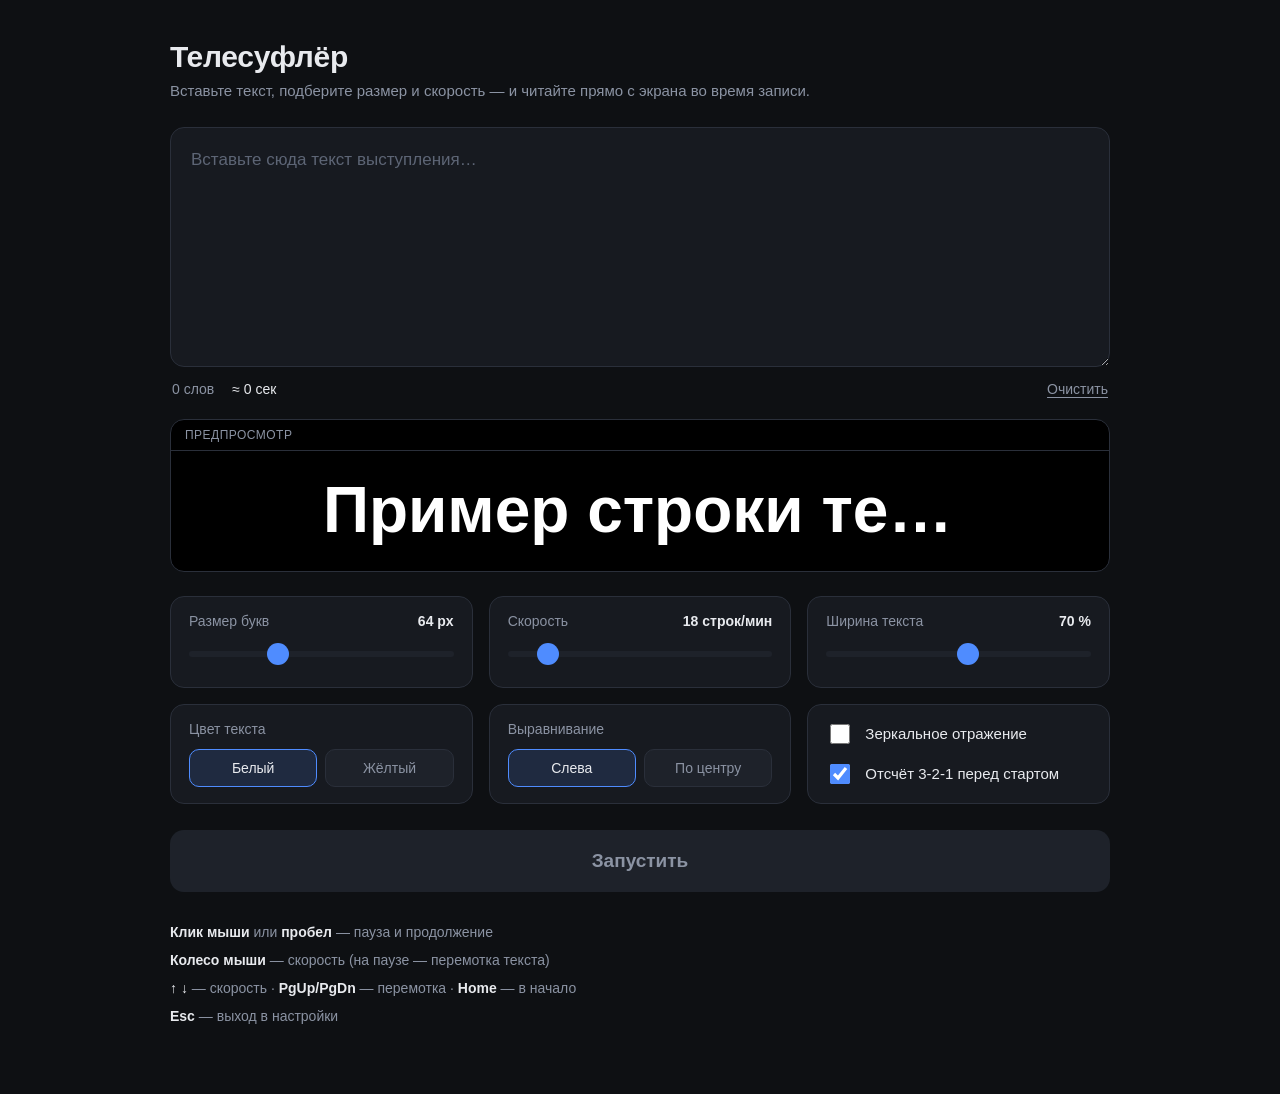
==== index.html @ c750c21e "Потолок скорости поднят с 60 до 120 строк/мин Шаг колеса сделан адаптивным: 1 строка/мин на медленны" ====
<!DOCTYPE html>
<html lang="ru">
<head>
<meta charset="utf-8">
<meta name="viewport" content="width=device-width, initial-scale=1, viewport-fit=cover">
<title>Телесуфлёр</title>
<meta name="description" content="Простой телесуфлёр в браузере: вставьте текст, выберите размер и скорость — и читайте с экрана во время записи видео.">
<meta name="theme-color" content="#0e1013">
<link rel="icon" href="data:image/svg+xml,%3Csvg xmlns='http://www.w3.org/2000/svg' viewBox='0 0 32 32'%3E%3Crect width='32' height='32' rx='7' fill='%230e1013'/%3E%3Cpath d='M7 10h18M7 16h13M7 22h16' stroke='%234f8cff' stroke-width='2.6' stroke-linecap='round'/%3E%3C/svg%3E">
<link rel="stylesheet" href="style.css">
</head>
<body class="theme-white">

<!-- ЭКРАН НАСТРОЙКИ -->
<main id="setup">
  <div class="wrap">
    <h1>Телесуфлёр</h1>
    <p class="sub">Вставьте текст, подберите размер и скорость — и читайте прямо с экрана во время записи.</p>

    <textarea id="text" placeholder="Вставьте сюда текст выступления…" spellcheck="false"></textarea>

    <div class="statsline">
      <span id="stat-words">0 слов</span>
      <span id="stat-time">≈ 0 сек</span>
      <button id="clear" class="link" type="button">Очистить</button>
    </div>

    <div class="preview-box">
      <div class="preview-label">Предпросмотр</div>
      <div id="preview-strip"><div id="preview-text">Пример строки текста</div></div>
    </div>

    <div class="controls">
      <label class="ctl">
        <span class="ctl-head">Размер букв <b id="val-size">64 px</b></span>
        <input type="range" id="size" min="28" max="140" step="2" value="64">
      </label>

      <label class="ctl">
        <span class="ctl-head">Скорость <b id="val-speed">18 строк/мин</b></span>
        <input type="range" id="speed" min="4" max="120" step="1" value="18">
      </label>

      <label class="ctl">
        <span class="ctl-head">Ширина текста <b id="val-width">70 %</b></span>
        <input type="range" id="width" min="35" max="100" step="1" value="70">
      </label>

      <div class="ctl">
        <span class="ctl-head">Цвет текста</span>
        <div class="segmented" id="theme">
          <button type="button" data-theme="white" class="on">Белый</button>
          <button type="button" data-theme="yellow">Жёлтый</button>
        </div>
      </div>

      <div class="ctl">
        <span class="ctl-head">Выравнивание</span>
        <div class="segmented" id="align">
          <button type="button" data-align="left" class="on">Слева</button>
          <button type="button" data-align="center">По центру</button>
        </div>
      </div>

      <div class="ctl switches">
        <label class="switch"><input type="checkbox" id="mirror"><span>Зеркальное отражение</span></label>
        <label class="switch"><input type="checkbox" id="countdown-on" checked><span>Отсчёт 3-2-1 перед стартом</span></label>
      </div>
    </div>

    <button id="start" class="primary" type="button">Запустить</button>
    <button id="resume" class="secondary" type="button" hidden>Продолжить с места остановки</button>

    <ul class="legend">
      <li><b>Клик мыши</b> или <b>пробел</b> — пауза и продолжение</li>
      <li><b>Колесо мыши</b> — скорость (на паузе — перемотка текста)</li>
      <li><b>↑ ↓</b> — скорость · <b>PgUp/PgDn</b> — перемотка · <b>Home</b> — в начало</li>
      <li><b>Esc</b> — выход в настройки</li>
    </ul>
  </div>
</main>

<!-- ЭКРАН СУФЛЁРА -->
<section id="prompter" hidden>
  <div id="viewer"><div id="track"></div></div>
  <div id="marker" aria-hidden="true"><i class="arrow left"></i><i class="line"></i><i class="arrow right"></i></div>
  <div id="progress" aria-hidden="true"><i></i></div>
  <div id="paused-badge" hidden>пауза</div>
  <div id="hud" hidden></div>
  <div id="keyhelp">клик — пауза · колесо — скорость · Esc — выход</div>
  <div id="countdown" hidden><span></span></div>
</section>

<script src="app.js"></script>
</body>
</html>
---- style.css ----
/* Телесуфлёр — оформление */

:root {
  --bg: #0e1013;
  --panel: #171a20;
  --panel-2: #1e222a;
  --line: #2a2f3a;
  --ink: #e8eaee;
  --muted: #8b93a3;
  --accent: #4f8cff;
  --accent-ink: #ffffff;
  --radius: 14px;
}

* { box-sizing: border-box; }

/* собственный display у элемента (например flex у #countdown) сильнее
   браузерного [hidden] — без этого скрытые слои остаются на экране */
[hidden] { display: none !important; }

html, body {
  margin: 0;
  height: 100%;
  background: var(--bg);
  color: var(--ink);
  font-family: -apple-system, BlinkMacSystemFont, "Segoe UI", Roboto, "Helvetica Neue", Arial, sans-serif;
  -webkit-font-smoothing: antialiased;
}

body.running { overflow: hidden; background: #000; }

/* ---------- Экран настройки ---------- */

#setup { min-height: 100%; padding: 40px 20px 64px; }

.wrap { max-width: 940px; margin: 0 auto; }

h1 {
  margin: 0 0 6px;
  font-size: 30px;
  font-weight: 650;
  letter-spacing: -0.01em;
}

.sub { margin: 0 0 24px; color: var(--muted); font-size: 15px; line-height: 1.5; }

#text {
  width: 100%;
  min-height: 240px;
  padding: 18px 20px;
  border: 1px solid var(--line);
  border-radius: var(--radius);
  background: var(--panel);
  color: var(--ink);
  font-family: inherit;
  font-size: 17px;
  font-weight: 400;
  line-height: 1.6;
  resize: vertical;
  outline: none;
}
#text:focus { border-color: var(--accent); }
#text::placeholder { color: #5d6575; }

.statsline {
  display: flex;
  align-items: center;
  gap: 18px;
  margin: 10px 2px 22px;
  color: var(--muted);
  font-size: 14px;
}
.statsline #stat-time { color: var(--ink); }

.link {
  margin-left: auto;
  padding: 0;
  border: 0;
  background: none;
  color: var(--muted);
  font: inherit;
  cursor: pointer;
  text-decoration: underline;
  text-underline-offset: 3px;
}
.link:hover { color: var(--ink); }

/* Предпросмотр — настоящий масштаб букв */
.preview-box {
  margin-bottom: 24px;
  border: 1px solid var(--line);
  border-radius: var(--radius);
  background: #000;
  overflow: hidden;
}
.preview-label {
  padding: 8px 14px;
  border-bottom: 1px solid var(--line);
  color: var(--muted);
  font-size: 12px;
  letter-spacing: 0.04em;
  text-transform: uppercase;
}
#preview-strip {
  height: 120px;
  display: flex;
  align-items: center;
  overflow: hidden;
  padding: 0 16px;
}
#preview-text {
  width: 70%;
  margin: 0 auto;
  color: #fff;
  font-weight: 600;
  font-size: 64px;
  line-height: 1.4;
  white-space: nowrap;
  overflow: hidden;
  text-overflow: ellipsis;
}
body.theme-yellow #preview-text { color: #ffd24a; }

/* Настройки */
.controls {
  display: grid;
  grid-template-columns: repeat(auto-fit, minmax(280px, 1fr));
  gap: 16px;
  margin-bottom: 26px;
}

.ctl {
  display: block;
  padding: 16px 18px;
  border: 1px solid var(--line);
  border-radius: var(--radius);
  background: var(--panel);
}

.ctl-head {
  display: flex;
  justify-content: space-between;
  align-items: baseline;
  gap: 10px;
  margin-bottom: 12px;
  color: var(--muted);
  font-size: 14px;
}
.ctl-head b { color: var(--ink); font-weight: 600; font-variant-numeric: tabular-nums; }

input[type="range"] {
  width: 100%;
  height: 26px;
  margin: 0;
  background: none;
  appearance: none;
  -webkit-appearance: none;
  cursor: pointer;
}
input[type="range"]::-webkit-slider-runnable-track {
  height: 6px;
  border-radius: 3px;
  background: var(--panel-2);
}
input[type="range"]::-webkit-slider-thumb {
  -webkit-appearance: none;
  width: 22px;
  height: 22px;
  margin-top: -8px;
  border: 0;
  border-radius: 50%;
  background: var(--accent);
}
input[type="range"]::-moz-range-track { height: 6px; border-radius: 3px; background: var(--panel-2); }
input[type="range"]::-moz-range-thumb { width: 22px; height: 22px; border: 0; border-radius: 50%; background: var(--accent); }

.segmented { display: flex; gap: 8px; }
.segmented button {
  flex: 1;
  padding: 10px 12px;
  border: 1px solid var(--line);
  border-radius: 10px;
  background: var(--panel-2);
  color: var(--muted);
  font-family: inherit;
  font-size: 14px;
  font-weight: 500;
  cursor: pointer;
}
.segmented button.on { border-color: var(--accent); background: rgba(79, 140, 255, 0.14); color: var(--ink); }

.switches { display: flex; flex-direction: column; justify-content: center; gap: 14px; }
.switch { display: flex; align-items: center; gap: 12px; cursor: pointer; font-size: 15px; }
.switch input { width: 20px; height: 20px; accent-color: var(--accent); cursor: pointer; }

.primary {
  display: block;
  width: 100%;
  padding: 20px;
  border: 0;
  border-radius: var(--radius);
  background: var(--accent);
  color: var(--accent-ink);
  font-family: inherit;
  font-size: 19px;
  font-weight: 600;
  cursor: pointer;
}
.primary:hover { filter: brightness(1.08); }
.primary:disabled { background: var(--panel-2); color: var(--muted); cursor: default; filter: none; }

.secondary {
  display: block;
  width: 100%;
  margin-top: 10px;
  padding: 14px;
  border: 1px solid var(--line);
  border-radius: var(--radius);
  background: var(--panel);
  color: var(--ink);
  font-family: inherit;
  font-size: 15px;
  font-weight: 500;
  cursor: pointer;
}
.secondary:hover { border-color: var(--accent); }

.legend {
  margin: 26px 0 0;
  padding: 0;
  list-style: none;
  color: var(--muted);
  font-size: 14px;
  line-height: 2;
}
.legend b { color: var(--ink); font-weight: 600; }

/* ---------- Экран суфлёра ---------- */

#prompter {
  position: fixed;
  inset: 0;
  background: #000;
  cursor: pointer;
  user-select: none;
  overflow: hidden;
}

#viewer { position: absolute; inset: 0; overflow: hidden; }
body.mirror #viewer { transform: scaleX(-1); }

#track {
  position: absolute;
  top: 0;
  left: 0;
  right: 0;
  padding: 38vh 6vw 62vh;
  color: #fff;
  font-weight: 600;
  font-size: 64px;
  line-height: 1.4;
  text-align: left;
  white-space: pre-wrap;
  word-wrap: break-word;
  will-change: transform;
}
body.theme-yellow #track { color: #ffd24a; }
body.align-center #track { text-align: center; }

#track > p { margin: 0 0 0.7em; }

/* Маркер строки */
#marker {
  position: absolute;
  top: 38vh;
  left: 0;
  right: 0;
  display: flex;
  align-items: center;
  gap: 10px;
  padding: 0 10px;
  pointer-events: none;
  opacity: 0.5;
}
#marker .line { flex: 1; height: 2px; background: rgba(255, 255, 255, 0.18); }
#marker .arrow {
  width: 0;
  height: 0;
  border-top: 12px solid transparent;
  border-bottom: 12px solid transparent;
}
#marker .arrow.left { border-left: 18px solid rgba(255, 255, 255, 0.55); }
#marker .arrow.right { border-right: 18px solid rgba(255, 255, 255, 0.55); }

#progress {
  position: absolute;
  left: 0;
  right: 0;
  bottom: 0;
  height: 4px;
  background: rgba(255, 255, 255, 0.08);
  pointer-events: none;
}
#progress i { display: block; width: 0; height: 100%; background: rgba(255, 255, 255, 0.5); }

#paused-badge {
  position: absolute;
  top: 22px;
  right: 26px;
  padding: 8px 16px;
  border-radius: 999px;
  background: rgba(255, 255, 255, 0.1);
  color: rgba(255, 255, 255, 0.75);
  font-size: 15px;
  letter-spacing: 0.06em;
  text-transform: uppercase;
  pointer-events: none;
}

#hud {
  position: absolute;
  top: 22px;
  left: 50%;
  transform: translateX(-50%);
  padding: 10px 20px;
  border-radius: 999px;
  background: rgba(255, 255, 255, 0.12);
  color: #fff;
  font-size: 17px;
  font-variant-numeric: tabular-nums;
  pointer-events: none;
  transition: opacity 0.25s;
}
#hud.fade { opacity: 0; }

#keyhelp {
  position: absolute;
  left: 50%;
  bottom: 26px;
  transform: translateX(-50%);
  color: rgba(255, 255, 255, 0.4);
  font-size: 15px;
  white-space: nowrap;
  pointer-events: none;
  transition: opacity 0.6s;
}
#keyhelp.fade { opacity: 0; }

#countdown {
  position: absolute;
  inset: 0;
  display: flex;
  align-items: center;
  justify-content: center;
  background: rgba(0, 0, 0, 0.65);
  pointer-events: none;
}
#countdown span {
  color: #fff;
  font-size: 22vh;
  font-weight: 700;
  font-variant-numeric: tabular-nums;
  animation: pop 0.9s ease-out;
}
@keyframes pop {
  from { transform: scale(1.25); opacity: 0.15; }
  to { transform: scale(1); opacity: 1; }
}

@media (max-width: 640px) {
  #setup { padding: 24px 14px 48px; }
  h1 { font-size: 25px; }
  #preview-strip { height: 96px; }
}
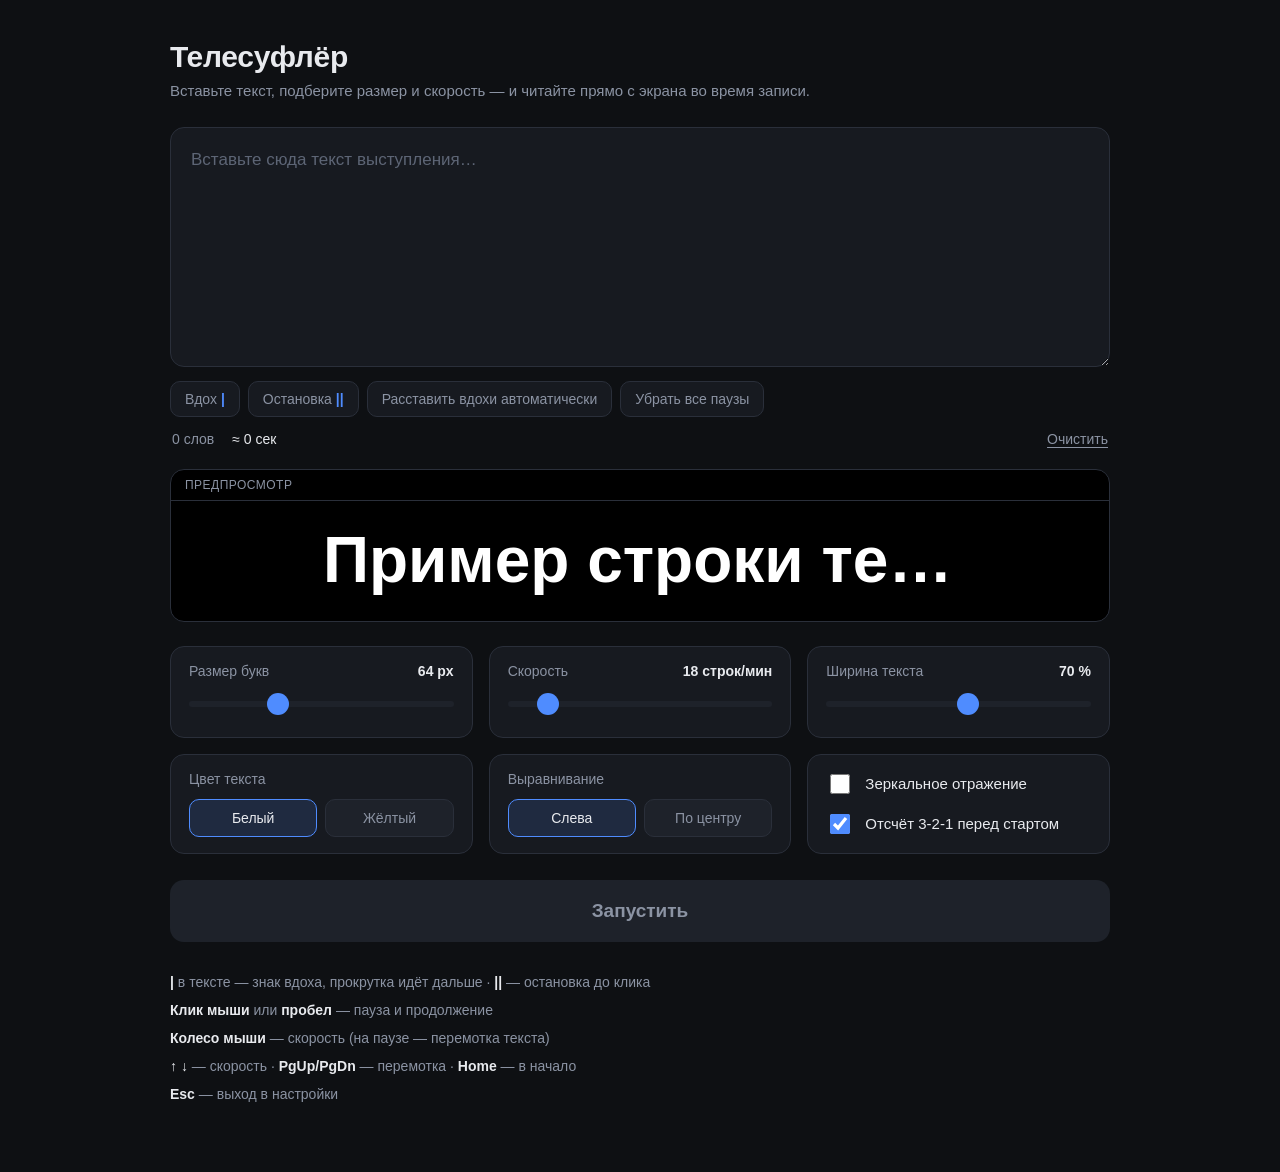
==== commit 65457963: "Паузы в тексте: знак вдоха и остановка до клика Живая речь неравномерна, а прокрутка равномерна, поэ" ====
--- a/index.html
+++ b/index.html
@@ -19,9 +19,17 @@
 
     <textarea id="text" placeholder="Вставьте сюда текст выступления…" spellcheck="false"></textarea>
 
+    <div class="toolbar" id="marks">
+      <button type="button" data-mark="|" title="Знак вдоха: прокрутка не останавливается">Вдох&nbsp;<b>|</b></button>
+      <button type="button" data-mark="||" title="Остановка: суфлёр встанет и подождёт клика">Остановка&nbsp;<b>||</b></button>
+      <button type="button" id="auto-pauses">Расставить вдохи автоматически</button>
+      <button type="button" id="strip-pauses">Убрать все паузы</button>
+    </div>
+
     <div class="statsline">
       <span id="stat-words">0 слов</span>
       <span id="stat-time">≈ 0 сек</span>
+      <span id="stat-pauses" hidden></span>
       <button id="clear" class="link" type="button">Очистить</button>
     </div>
 
@@ -72,6 +80,7 @@
     <button id="resume" class="secondary" type="button" hidden>Продолжить с места остановки</button>
 
     <ul class="legend">
+      <li><b>|</b> в тексте — знак вдоха, прокрутка идёт дальше · <b>||</b> — остановка до клика</li>
       <li><b>Клик мыши</b> или <b>пробел</b> — пауза и продолжение</li>
       <li><b>Колесо мыши</b> — скорость (на паузе — перемотка текста)</li>
       <li><b>↑ ↓</b> — скорость · <b>PgUp/PgDn</b> — перемотка · <b>Home</b> — в начало</li>
--- a/style.css
+++ b/style.css
@@ -62,14 +62,36 @@
 #text:focus { border-color: var(--accent); }
 #text::placeholder { color: #5d6575; }
 
+/* Инструменты разметки пауз */
+.toolbar {
+  display: flex;
+  flex-wrap: wrap;
+  gap: 8px;
+  margin: 10px 0 0;
+}
+.toolbar button {
+  padding: 9px 14px;
+  border: 1px solid var(--line);
+  border-radius: 10px;
+  background: var(--panel);
+  color: var(--muted);
+  font-family: inherit;
+  font-size: 14px;
+  font-weight: 500;
+  cursor: pointer;
+}
+.toolbar button:hover { border-color: var(--accent); color: var(--ink); }
+.toolbar button b { color: var(--accent); font-weight: 700; }
+
 .statsline {
   display: flex;
   align-items: center;
   gap: 18px;
-  margin: 10px 2px 22px;
+  margin: 14px 2px 22px;
   color: var(--muted);
   font-size: 14px;
 }
+.statsline #stat-pauses { color: var(--accent); }
 .statsline #stat-time { color: var(--ink); }
 
 .link {
@@ -269,6 +291,41 @@
 
 #track > p { margin: 0 0 0.7em; }
 
+/* Знак вдоха: заметен боковым зрением, но не разрывает строку */
+#track .breath {
+  margin: 0 0.14em;
+  color: var(--accent);
+  opacity: 0.75;
+  font-weight: 400;
+}
+body.theme-yellow #track .breath { color: #7fb0ff; }
+
+/* Остановка: полоса поперёк колонки со знаком паузы посередине */
+#track .stop {
+  display: flex;
+  align-items: center;
+  gap: 0.5em;
+  margin: 0.45em 0 0.75em;
+  color: var(--accent);
+  opacity: 0.75;
+}
+#track .stop::before,
+#track .stop::after {
+  content: '';
+  flex: 1;
+  height: 3px;
+  border-radius: 2px;
+  background: currentColor;
+  opacity: 0.45;
+}
+#track .stop i {
+  flex: none;
+  width: 0.34em;
+  height: 0.62em;
+  border-left: 0.15em solid currentColor;
+  border-right: 0.15em solid currentColor;
+}
+
 /* Маркер строки */
 #marker {
   position: absolute;
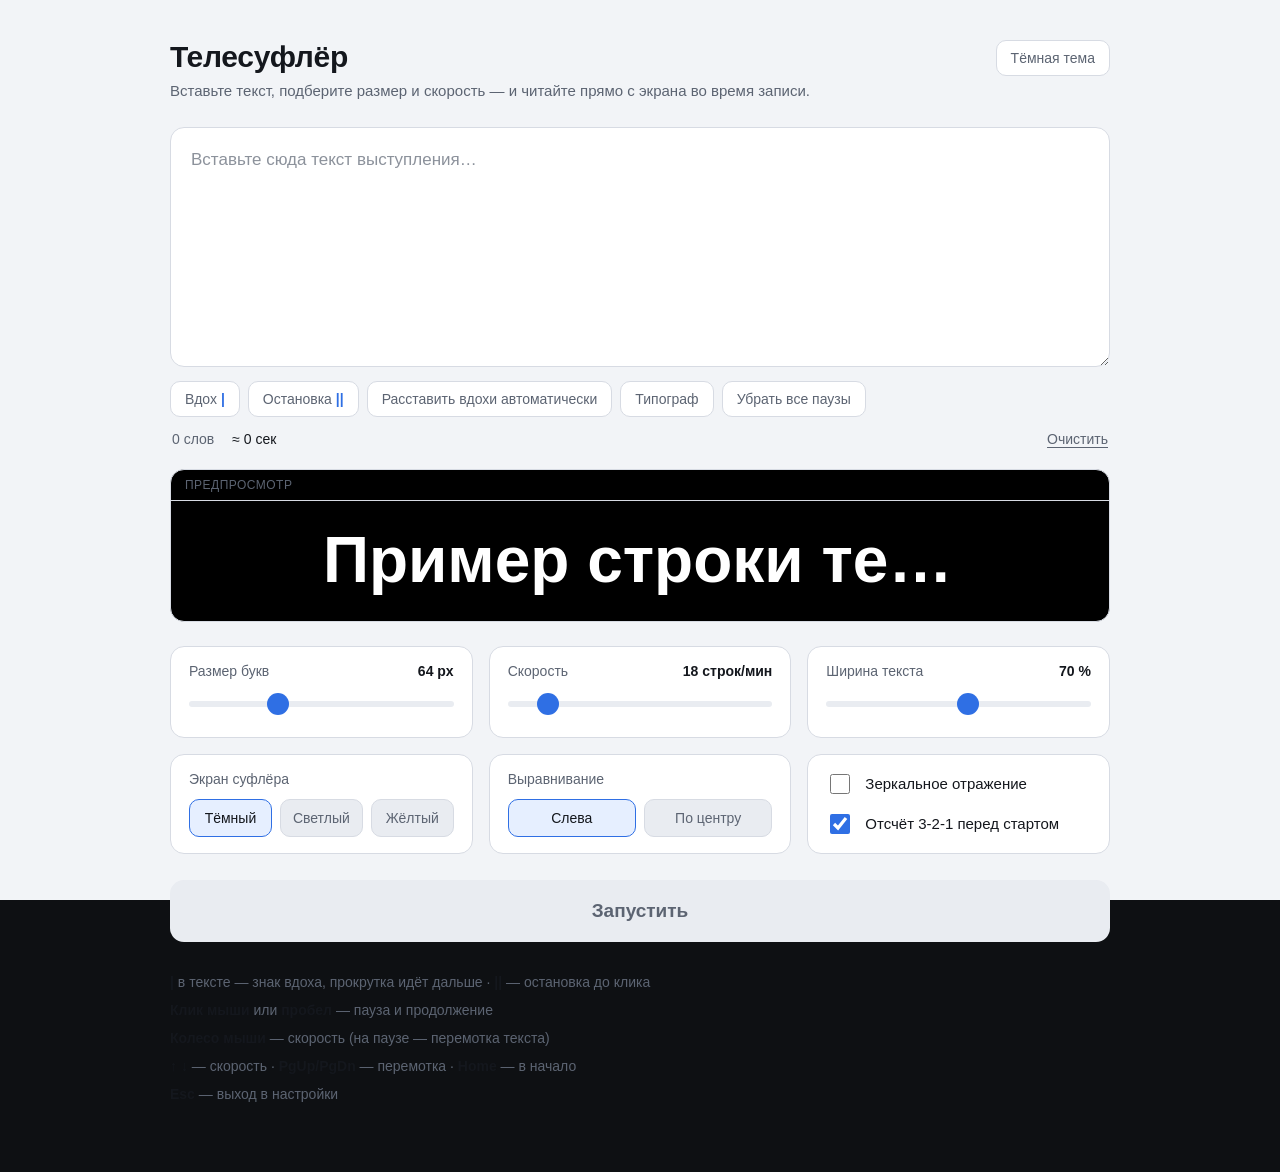
==== commit af409fb3: "Типограф, починка авторасстановки вдохов и светлые темы Авторасстановка молча не работала на текстах" ====
--- a/index.html
+++ b/index.html
@@ -9,13 +9,18 @@
 <link rel="icon" href="data:image/svg+xml,%3Csvg xmlns='http://www.w3.org/2000/svg' viewBox='0 0 32 32'%3E%3Crect width='32' height='32' rx='7' fill='%230e1013'/%3E%3Cpath d='M7 10h18M7 16h13M7 22h16' stroke='%234f8cff' stroke-width='2.6' stroke-linecap='round'/%3E%3C/svg%3E">
 <link rel="stylesheet" href="style.css">
 </head>
-<body class="theme-white">
+<body>
 
 <!-- ЭКРАН НАСТРОЙКИ -->
 <main id="setup">
   <div class="wrap">
-    <h1>Телесуфлёр</h1>
-    <p class="sub">Вставьте текст, подберите размер и скорость — и читайте прямо с экрана во время записи.</p>
+    <div class="head">
+      <div>
+        <h1>Телесуфлёр</h1>
+        <p class="sub">Вставьте текст, подберите размер и скорость — и читайте прямо с экрана во время записи.</p>
+      </div>
+      <button id="ui-theme" class="ghost" type="button" title="Тема интерфейса"><span id="ui-theme-label">Светлая тема</span></button>
+    </div>
 
     <textarea id="text" placeholder="Вставьте сюда текст выступления…" spellcheck="false"></textarea>
 
@@ -23,7 +28,9 @@
       <button type="button" data-mark="|" title="Знак вдоха: прокрутка не останавливается">Вдох&nbsp;<b>|</b></button>
       <button type="button" data-mark="||" title="Остановка: суфлёр встанет и подождёт клика">Остановка&nbsp;<b>||</b></button>
       <button type="button" id="auto-pauses">Расставить вдохи автоматически</button>
+      <button type="button" id="typograf" title="Кавычки-ёлочки, тире, чистка лишних пробелов">Типограф</button>
       <button type="button" id="strip-pauses">Убрать все паузы</button>
+      <span id="tool-note" hidden></span>
     </div>
 
     <div class="statsline">
@@ -55,10 +62,11 @@
       </label>
 
       <div class="ctl">
-        <span class="ctl-head">Цвет текста</span>
-        <div class="segmented" id="theme">
-          <button type="button" data-theme="white" class="on">Белый</button>
-          <button type="button" data-theme="yellow">Жёлтый</button>
+        <span class="ctl-head">Экран суфлёра</span>
+        <div class="segmented" id="stage">
+          <button type="button" data-stage="dark" class="on">Тёмный</button>
+          <button type="button" data-stage="light">Светлый</button>
+          <button type="button" data-stage="yellow">Жёлтый</button>
         </div>
       </div>
 
--- a/style.css
+++ b/style.css
@@ -1,6 +1,7 @@
 /* Телесуфлёр — оформление */
 
 :root {
+  /* интерфейс */
   --bg: #0e1013;
   --panel: #171a20;
   --panel-2: #1e222a;
@@ -10,6 +11,41 @@
   --accent: #4f8cff;
   --accent-ink: #ffffff;
   --radius: 14px;
+
+  /* экран суфлёра — отдельная тема, она не обязана совпадать с интерфейсом */
+  --stage-bg: #000000;
+  --stage-ink: #ffffff;
+  --stage-soft: rgba(255, 255, 255, 0.5);
+  --stage-faint: rgba(255, 255, 255, 0.1);
+  --stage-veil: rgba(0, 0, 0, 0.65);
+  --stage-accent: #4f8cff;
+}
+
+/* светлый интерфейс */
+body.ui-light {
+  --bg: #f2f4f7;
+  --panel: #ffffff;
+  --panel-2: #e9ecf1;
+  --line: #d7dbe3;
+  --ink: #14171d;
+  --muted: #5c6472;
+  --accent: #2f6fe4;
+}
+
+/* светлый экран суфлёра — читать с яркого экрана при дневном свете */
+body.stage-light {
+  --stage-bg: #ffffff;
+  --stage-ink: #101216;
+  --stage-soft: rgba(0, 0, 0, 0.45);
+  --stage-faint: rgba(0, 0, 0, 0.09);
+  --stage-veil: rgba(255, 255, 255, 0.72);
+  --stage-accent: #2f6fe4;
+}
+
+body.stage-yellow {
+  --stage-bg: #000000;
+  --stage-ink: #ffd24a;
+  --stage-accent: #7fb0ff;
 }
 
 * { box-sizing: border-box; }
@@ -27,7 +63,7 @@
   -webkit-font-smoothing: antialiased;
 }
 
-body.running { overflow: hidden; background: #000; }
+body.running { overflow: hidden; background: var(--stage-bg); }
 
 /* ---------- Экран настройки ---------- */
 
@@ -44,6 +80,27 @@
 
 .sub { margin: 0 0 24px; color: var(--muted); font-size: 15px; line-height: 1.5; }
 
+.head {
+  display: flex;
+  align-items: flex-start;
+  justify-content: space-between;
+  gap: 16px;
+}
+
+.ghost {
+  flex: none;
+  padding: 9px 14px;
+  border: 1px solid var(--line);
+  border-radius: 10px;
+  background: var(--panel);
+  color: var(--muted);
+  font-family: inherit;
+  font-size: 14px;
+  font-weight: 500;
+  cursor: pointer;
+}
+.ghost:hover { border-color: var(--accent); color: var(--ink); }
+
 #text {
   width: 100%;
   min-height: 240px;
@@ -60,7 +117,7 @@
   outline: none;
 }
 #text:focus { border-color: var(--accent); }
-#text::placeholder { color: #5d6575; }
+#text::placeholder { color: var(--muted); opacity: 0.7; }
 
 /* Инструменты разметки пауз */
 .toolbar {
@@ -82,6 +139,7 @@
 }
 .toolbar button:hover { border-color: var(--accent); color: var(--ink); }
 .toolbar button b { color: var(--accent); font-weight: 700; }
+#tool-note { align-self: center; color: var(--accent); font-size: 14px; }
 
 .statsline {
   display: flex;
@@ -112,7 +170,7 @@
   margin-bottom: 24px;
   border: 1px solid var(--line);
   border-radius: var(--radius);
-  background: #000;
+  background: var(--stage-bg);
   overflow: hidden;
 }
 .preview-label {
@@ -133,7 +191,7 @@
 #preview-text {
   width: 70%;
   margin: 0 auto;
-  color: #fff;
+  color: var(--stage-ink);
   font-weight: 600;
   font-size: 64px;
   line-height: 1.4;
@@ -141,7 +199,6 @@
   overflow: hidden;
   text-overflow: ellipsis;
 }
-body.theme-yellow #preview-text { color: #ffd24a; }
 
 /* Настройки */
 .controls {
@@ -262,7 +319,7 @@
 #prompter {
   position: fixed;
   inset: 0;
-  background: #000;
+  background: var(--stage-bg);
   cursor: pointer;
   user-select: none;
   overflow: hidden;
@@ -277,7 +334,7 @@
   left: 0;
   right: 0;
   padding: 38vh 6vw 62vh;
-  color: #fff;
+  color: var(--stage-ink);
   font-weight: 600;
   font-size: 64px;
   line-height: 1.4;
@@ -286,7 +343,6 @@
   word-wrap: break-word;
   will-change: transform;
 }
-body.theme-yellow #track { color: #ffd24a; }
 body.align-center #track { text-align: center; }
 
 #track > p { margin: 0 0 0.7em; }
@@ -294,11 +350,10 @@
 /* Знак вдоха: заметен боковым зрением, но не разрывает строку */
 #track .breath {
   margin: 0 0.14em;
-  color: var(--accent);
+  color: var(--stage-accent);
   opacity: 0.75;
   font-weight: 400;
 }
-body.theme-yellow #track .breath { color: #7fb0ff; }
 
 /* Остановка: полоса поперёк колонки со знаком паузы посередине */
 #track .stop {
@@ -306,7 +361,7 @@
   align-items: center;
   gap: 0.5em;
   margin: 0.45em 0 0.75em;
-  color: var(--accent);
+  color: var(--stage-accent);
   opacity: 0.75;
 }
 #track .stop::before,
@@ -339,15 +394,15 @@
   pointer-events: none;
   opacity: 0.5;
 }
-#marker .line { flex: 1; height: 2px; background: rgba(255, 255, 255, 0.18); }
+#marker .line { flex: 1; height: 2px; background: var(--stage-soft); opacity: 0.4; }
 #marker .arrow {
   width: 0;
   height: 0;
   border-top: 12px solid transparent;
   border-bottom: 12px solid transparent;
 }
-#marker .arrow.left { border-left: 18px solid rgba(255, 255, 255, 0.55); }
-#marker .arrow.right { border-right: 18px solid rgba(255, 255, 255, 0.55); }
+#marker .arrow.left { border-left: 18px solid var(--stage-soft); }
+#marker .arrow.right { border-right: 18px solid var(--stage-soft); }
 
 #progress {
   position: absolute;
@@ -355,10 +410,10 @@
   right: 0;
   bottom: 0;
   height: 4px;
-  background: rgba(255, 255, 255, 0.08);
-  pointer-events: none;
-}
-#progress i { display: block; width: 0; height: 100%; background: rgba(255, 255, 255, 0.5); }
+  background: var(--stage-faint);
+  pointer-events: none;
+}
+#progress i { display: block; width: 0; height: 100%; background: var(--stage-soft); }
 
 #paused-badge {
   position: absolute;
@@ -366,8 +421,8 @@
   right: 26px;
   padding: 8px 16px;
   border-radius: 999px;
-  background: rgba(255, 255, 255, 0.1);
-  color: rgba(255, 255, 255, 0.75);
+  background: var(--stage-faint);
+  color: var(--stage-soft);
   font-size: 15px;
   letter-spacing: 0.06em;
   text-transform: uppercase;
@@ -381,8 +436,8 @@
   transform: translateX(-50%);
   padding: 10px 20px;
   border-radius: 999px;
-  background: rgba(255, 255, 255, 0.12);
-  color: #fff;
+  background: var(--stage-faint);
+  color: var(--stage-ink);
   font-size: 17px;
   font-variant-numeric: tabular-nums;
   pointer-events: none;
@@ -395,7 +450,8 @@
   left: 50%;
   bottom: 26px;
   transform: translateX(-50%);
-  color: rgba(255, 255, 255, 0.4);
+  color: var(--stage-soft);
+  opacity: 0.75;
   font-size: 15px;
   white-space: nowrap;
   pointer-events: none;
@@ -409,11 +465,11 @@
   display: flex;
   align-items: center;
   justify-content: center;
-  background: rgba(0, 0, 0, 0.65);
+  background: var(--stage-veil);
   pointer-events: none;
 }
 #countdown span {
-  color: #fff;
+  color: var(--stage-ink);
   font-size: 22vh;
   font-weight: 700;
   font-variant-numeric: tabular-nums;
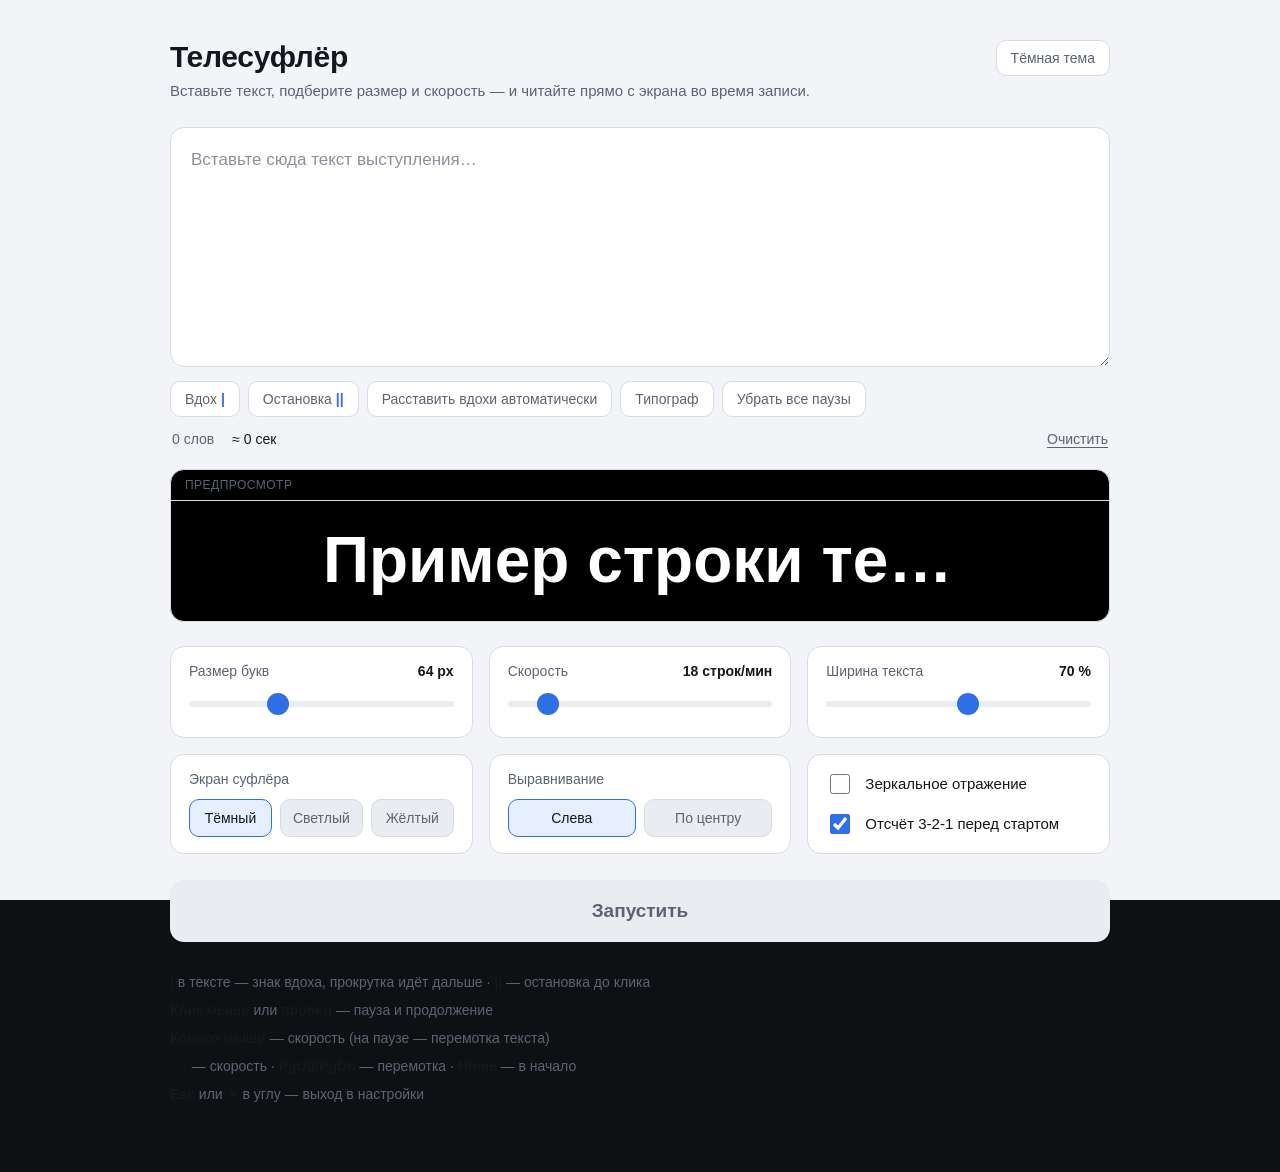
==== commit 19714177: "Мелочи из ревью: конец текста, гонка таймера, dvh, flush, доступность Конец текста стал отдельным со" ====
--- a/index.html
+++ b/index.html
@@ -22,7 +22,8 @@
       <button id="ui-theme" class="ghost" type="button" title="Тема интерфейса"><span id="ui-theme-label">Светлая тема</span></button>
     </div>
 
-    <textarea id="text" placeholder="Вставьте сюда текст выступления…" spellcheck="false"></textarea>
+    <textarea id="text" placeholder="Вставьте сюда текст выступления…" spellcheck="false"
+              aria-label="Текст выступления"></textarea>
 
     <div class="toolbar" id="marks">
       <button type="button" data-mark="|" title="Знак вдоха: прокрутка не останавливается">Вдох&nbsp;<b>|</b></button>
@@ -30,7 +31,7 @@
       <button type="button" id="auto-pauses">Расставить вдохи автоматически</button>
       <button type="button" id="typograf" title="Кавычки-ёлочки, тире, чистка лишних пробелов">Типограф</button>
       <button type="button" id="strip-pauses">Убрать все паузы</button>
-      <span id="tool-note" hidden></span>
+      <span id="tool-note" role="status" aria-live="polite" hidden></span>
     </div>
 
     <div class="statsline">
@@ -53,7 +54,8 @@
 
       <label class="ctl">
         <span class="ctl-head">Скорость <b id="val-speed">18 строк/мин</b></span>
-        <input type="range" id="speed" min="4" max="120" step="1" value="18">
+        <!-- границы задаёт app.js (SPEED_MIN/SPEED_MAX) -->
+        <input type="range" id="speed" step="1" value="18">
       </label>
 
       <label class="ctl">
@@ -63,7 +65,7 @@
 
       <div class="ctl">
         <span class="ctl-head">Экран суфлёра</span>
-        <div class="segmented" id="stage">
+        <div class="segmented" id="stage" role="group" aria-label="Тема экрана суфлёра">
           <button type="button" data-stage="dark" class="on">Тёмный</button>
           <button type="button" data-stage="light">Светлый</button>
           <button type="button" data-stage="yellow">Жёлтый</button>
@@ -72,7 +74,7 @@
 
       <div class="ctl">
         <span class="ctl-head">Выравнивание</span>
-        <div class="segmented" id="align">
+        <div class="segmented" id="align" role="group" aria-label="Выравнивание текста">
           <button type="button" data-align="left" class="on">Слева</button>
           <button type="button" data-align="center">По центру</button>
         </div>
@@ -92,22 +94,27 @@
       <li><b>Клик мыши</b> или <b>пробел</b> — пауза и продолжение</li>
       <li><b>Колесо мыши</b> — скорость (на паузе — перемотка текста)</li>
       <li><b>↑ ↓</b> — скорость · <b>PgUp/PgDn</b> — перемотка · <b>Home</b> — в начало</li>
-      <li><b>Esc</b> — выход в настройки</li>
+      <li><b>Esc</b> или <b>✕</b> в углу — выход в настройки</li>
     </ul>
   </div>
 </main>
 
 <!-- ЭКРАН СУФЛЁРА -->
 <section id="prompter" hidden>
-  <div id="viewer"><div id="track"></div></div>
+  <div id="viewer"><div id="track" class="reading"></div></div>
   <div id="marker" aria-hidden="true"><i class="arrow left"></i><i class="line"></i><i class="arrow right"></i></div>
   <div id="progress" aria-hidden="true"><i></i></div>
-  <div id="paused-badge" hidden>пауза</div>
-  <div id="hud" hidden></div>
+  <button id="exit" type="button" aria-label="Выход в настройки" title="Выход (Esc)">✕</button>
+  <div id="paused-badge" role="status" aria-live="polite" hidden>пауза</div>
+  <div id="hud" role="status" aria-live="polite" hidden></div>
   <div id="keyhelp">клик — пауза · колесо — скорость · Esc — выход</div>
   <div id="countdown" hidden><span></span></div>
 </section>
 
+<!-- невидимый измеритель: оценка времени чтения по фактической вёрстке -->
+<div id="measurer" class="reading" aria-hidden="true"></div>
+
+<script src="text-tools.js"></script>
 <script src="app.js"></script>
 </body>
 </html>
--- a/style.css
+++ b/style.css
@@ -19,6 +19,10 @@
   --stage-faint: rgba(255, 255, 255, 0.1);
   --stage-veil: rgba(0, 0, 0, 0.65);
   --stage-accent: #4f8cff;
+
+  /* значения по умолчанию: app.js заменит их на dvh, если браузер умеет */
+  --stage-h: 100vh;
+  --marker: 38vh;
 }
 
 /* светлый интерфейс */
@@ -188,13 +192,12 @@
   overflow: hidden;
   padding: 0 16px;
 }
+/* font-size и line-height проставляет app.js — те же, что у трека */
 #preview-text {
   width: 70%;
   margin: 0 auto;
   color: var(--stage-ink);
   font-weight: 600;
-  font-size: 64px;
-  line-height: 1.4;
   white-space: nowrap;
   overflow: hidden;
   text-overflow: ellipsis;
@@ -328,16 +331,18 @@
 #viewer { position: absolute; inset: 0; overflow: hidden; }
 body.mirror #viewer { transform: scaleX(-1); }
 
+/* --marker задаёт app.js (MARKER_RATIO). Отступы трека в сумме всегда 100vh:
+   благодаря этому позиция любой метки «||» не превышает максимум прокрутки —
+   остановка у самого конца текста гарантированно доезжает до маркера.
+   font-size и line-height тоже проставляет app.js. */
 #track {
   position: absolute;
   top: 0;
   left: 0;
   right: 0;
-  padding: 38vh 6vw 62vh;
+  padding: var(--marker) 6vw calc(var(--stage-h) - var(--marker));
   color: var(--stage-ink);
   font-weight: 600;
-  font-size: 64px;
-  line-height: 1.4;
   text-align: left;
   white-space: pre-wrap;
   word-wrap: break-word;
@@ -345,10 +350,31 @@
 }
 body.align-center #track { text-align: center; }
 
-#track > p { margin: 0 0 0.7em; }
+/* Невидимый двойник трека для оценки времени: та же ширина колонки и шрифт
+   (проставляет app.js), вертикальных отступов нет — offsetHeight равен чистой
+   высоте текста. overflow:hidden не даёт нижнему отступу последнего абзаца
+   схлопнуться наружу, как он не схлопывается у трека с его паддингами. */
+#measurer {
+  position: fixed;
+  top: 0;
+  left: 0;
+  /* не right:0 — на экране настройки есть скроллбар, и right:0 сделал бы
+     измеритель уже трека в суфлёре (там скроллбара нет); 100vw включает
+     скроллбар и совпадает с шириной полноэкранной прокрутки */
+  width: 100vw;
+  z-index: -1;
+  visibility: hidden;
+  pointer-events: none;
+  overflow: hidden;
+  font-weight: 600;
+  white-space: pre-wrap;
+  word-wrap: break-word;
+}
+
+.reading > p { margin: 0 0 0.7em; }
 
 /* Знак вдоха: заметен боковым зрением, но не разрывает строку */
-#track .breath {
+.reading .breath {
   margin: 0 0.14em;
   color: var(--stage-accent);
   opacity: 0.75;
@@ -356,7 +382,7 @@
 }
 
 /* Остановка: полоса поперёк колонки со знаком паузы посередине */
-#track .stop {
+.reading .stop {
   display: flex;
   align-items: center;
   gap: 0.5em;
@@ -364,8 +390,8 @@
   color: var(--stage-accent);
   opacity: 0.75;
 }
-#track .stop::before,
-#track .stop::after {
+.reading .stop::before,
+.reading .stop::after {
   content: '';
   flex: 1;
   height: 3px;
@@ -373,7 +399,7 @@
   background: currentColor;
   opacity: 0.45;
 }
-#track .stop i {
+.reading .stop i {
   flex: none;
   width: 0.34em;
   height: 0.62em;
@@ -384,7 +410,7 @@
 /* Маркер строки */
 #marker {
   position: absolute;
-  top: 38vh;
+  top: var(--marker);
   left: 0;
   right: 0;
   display: flex;
@@ -414,6 +440,24 @@
   pointer-events: none;
 }
 #progress i { display: block; width: 0; height: 100%; background: var(--stage-soft); }
+
+/* выход мышью и пальцем: на iPhone нет ни Esc, ни выхода из fullscreen */
+#exit {
+  position: absolute;
+  top: 16px;
+  left: 20px;
+  width: 44px;
+  height: 44px;
+  border: 0;
+  border-radius: 50%;
+  background: var(--stage-faint);
+  color: var(--stage-soft);
+  font-size: 20px;
+  line-height: 1;
+  cursor: pointer;
+  opacity: 0.7;
+}
+#exit:hover { opacity: 1; }
 
 #paused-badge {
   position: absolute;
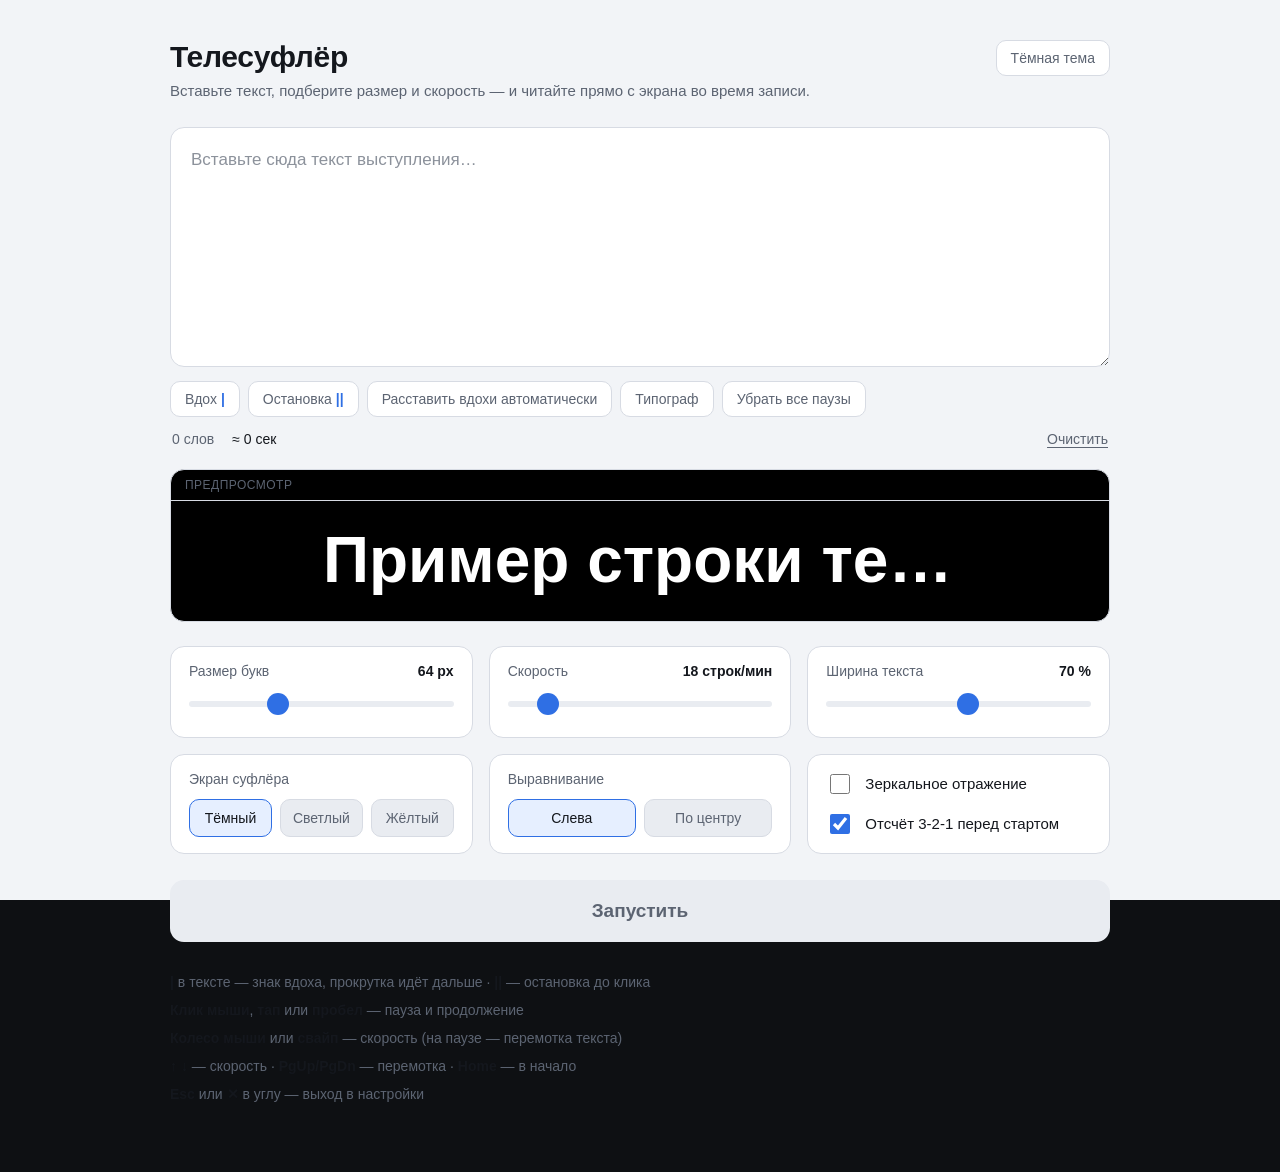
==== commit 8187daf6: "Свайп: на планшете и телефоне управление больше не требует клавиатуры Скорость на тач-устройствах ме" ====
--- a/index.html
+++ b/index.html
@@ -91,8 +91,8 @@
 
     <ul class="legend">
       <li><b>|</b> в тексте — знак вдоха, прокрутка идёт дальше · <b>||</b> — остановка до клика</li>
-      <li><b>Клик мыши</b> или <b>пробел</b> — пауза и продолжение</li>
-      <li><b>Колесо мыши</b> — скорость (на паузе — перемотка текста)</li>
+      <li><b>Клик мыши</b>, <b>тап</b> или <b>пробел</b> — пауза и продолжение</li>
+      <li><b>Колесо мыши</b> или <b>свайп</b> — скорость (на паузе — перемотка текста)</li>
       <li><b>↑ ↓</b> — скорость · <b>PgUp/PgDn</b> — перемотка · <b>Home</b> — в начало</li>
       <li><b>Esc</b> или <b>✕</b> в углу — выход в настройки</li>
     </ul>
--- a/style.css
+++ b/style.css
@@ -326,6 +326,10 @@
   cursor: pointer;
   user-select: none;
   overflow: hidden;
+  /* жесты обрабатываем сами: иначе браузер утащит свайп в прокрутку страницы
+     или pull-to-refresh, а долгое нажатие вызовет системное меню */
+  touch-action: none;
+  -webkit-touch-callout: none;
 }
 
 #viewer { position: absolute; inset: 0; overflow: hidden; }
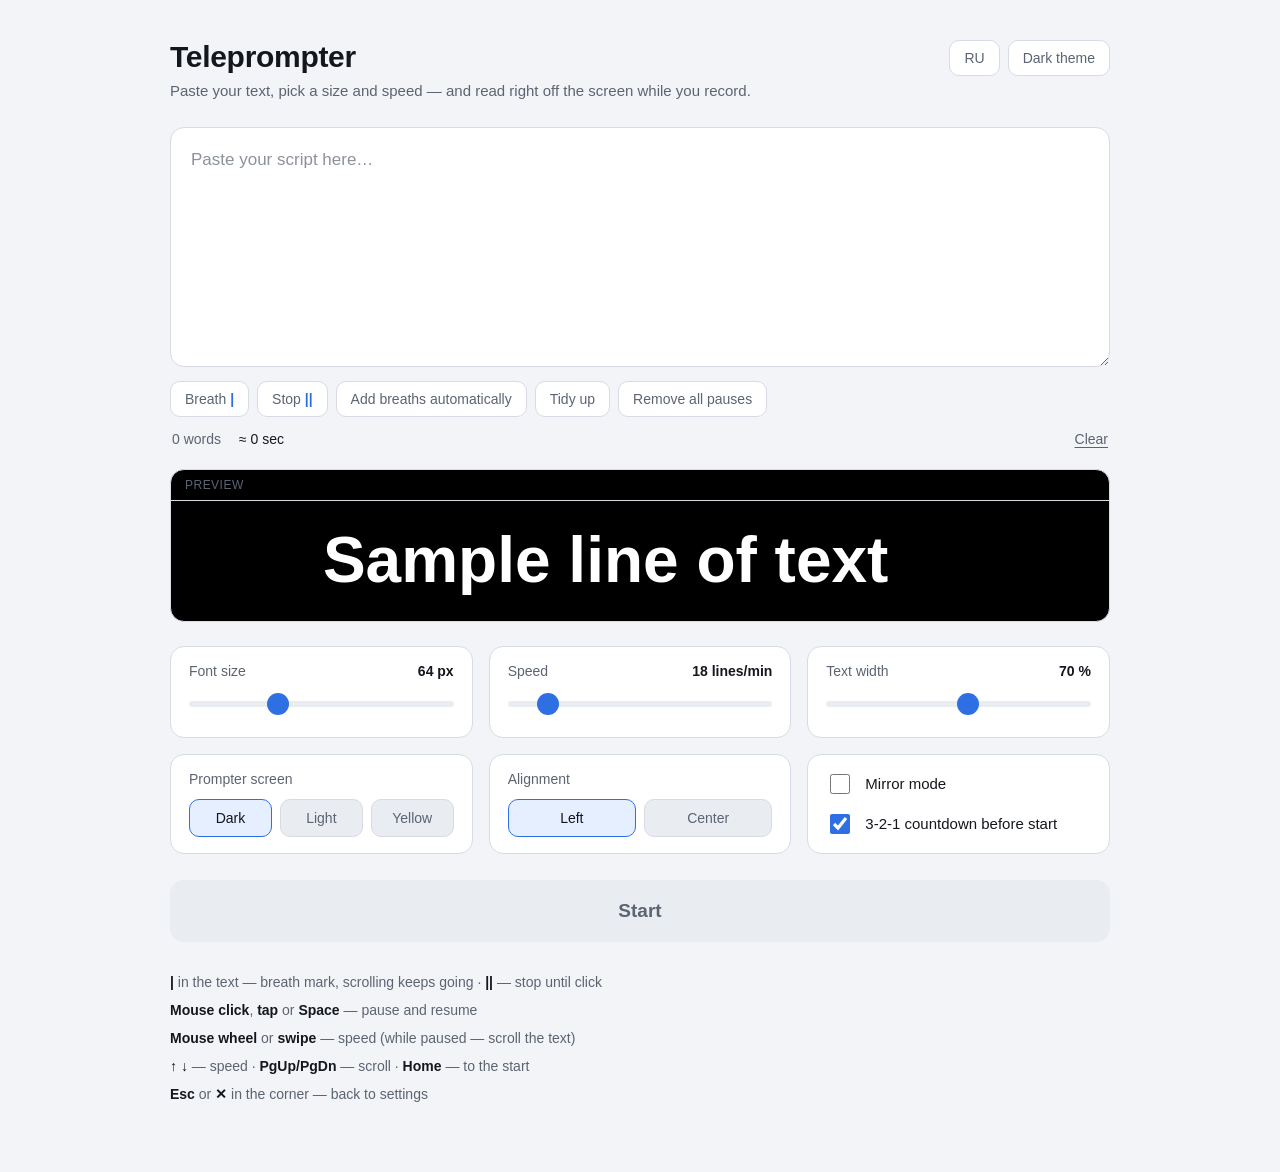
==== commit 526defc4: "Английская версия интерфейса и переключатель RU/EN - i18n.js: словари ru/en, выбор языка. Пока язык " ====
--- a/index.html
+++ b/index.html
@@ -11,26 +11,40 @@
 </head>
 <body>
 
+<!-- Строки интерфейса переводит app.js по словарям из i18n.js:
+     data-i18n — текст, data-i18n-html — наша разметка с <b>,
+     data-i18n-attr — атрибуты («title:ключ;aria-label:ключ»).
+     Русский текст в разметке — запасной вариант, пока скрипт не отработал. -->
+
 <!-- ЭКРАН НАСТРОЙКИ -->
 <main id="setup">
   <div class="wrap">
     <div class="head">
       <div>
-        <h1>Телесуфлёр</h1>
-        <p class="sub">Вставьте текст, подберите размер и скорость — и читайте прямо с экрана во время записи.</p>
+        <h1 data-i18n="title">Телесуфлёр</h1>
+        <p class="sub" data-i18n="sub">Вставьте текст, подберите размер и скорость — и читайте прямо с экрана во время записи.</p>
       </div>
-      <button id="ui-theme" class="ghost" type="button" title="Тема интерфейса"><span id="ui-theme-label">Светлая тема</span></button>
+      <div class="head-actions">
+        <button id="lang" class="ghost" type="button"
+                data-i18n="langSwitch" data-i18n-attr="title:langSwitchTitle;aria-label:langSwitchTitle">EN</button>
+        <button id="ui-theme" class="ghost" type="button" data-i18n-attr="title:themeTitle"
+                title="Тема интерфейса"><span id="ui-theme-label">Светлая тема</span></button>
+      </div>
     </div>
 
     <textarea id="text" placeholder="Вставьте сюда текст выступления…" spellcheck="false"
-              aria-label="Текст выступления"></textarea>
+              aria-label="Текст выступления"
+              data-i18n-attr="placeholder:textPlaceholder;aria-label:textAria"></textarea>
 
     <div class="toolbar" id="marks">
-      <button type="button" data-mark="|" title="Знак вдоха: прокрутка не останавливается">Вдох&nbsp;<b>|</b></button>
-      <button type="button" data-mark="||" title="Остановка: суфлёр встанет и подождёт клика">Остановка&nbsp;<b>||</b></button>
-      <button type="button" id="auto-pauses">Расставить вдохи автоматически</button>
-      <button type="button" id="typograf" title="Кавычки-ёлочки, тире, чистка лишних пробелов">Типограф</button>
-      <button type="button" id="strip-pauses">Убрать все паузы</button>
+      <button type="button" data-mark="|" title="Знак вдоха: прокрутка не останавливается"
+              data-i18n-html="markBreathHtml" data-i18n-attr="title:markBreathTitle">Вдох&nbsp;<b>|</b></button>
+      <button type="button" data-mark="||" title="Остановка: суфлёр встанет и подождёт клика"
+              data-i18n-html="markStopHtml" data-i18n-attr="title:markStopTitle">Остановка&nbsp;<b>||</b></button>
+      <button type="button" id="auto-pauses" data-i18n="autoPauses">Расставить вдохи автоматически</button>
+      <button type="button" id="typograf" title="Кавычки, тире, чистка лишних пробелов"
+              data-i18n="typograf" data-i18n-attr="title:typografTitle">Типограф</button>
+      <button type="button" id="strip-pauses" data-i18n="stripPauses">Убрать все паузы</button>
       <span id="tool-note" role="status" aria-live="polite" hidden></span>
     </div>
 
@@ -38,63 +52,63 @@
       <span id="stat-words">0 слов</span>
       <span id="stat-time">≈ 0 сек</span>
       <span id="stat-pauses" hidden></span>
-      <button id="clear" class="link" type="button">Очистить</button>
+      <button id="clear" class="link" type="button" data-i18n="clear">Очистить</button>
     </div>
 
     <div class="preview-box">
-      <div class="preview-label">Предпросмотр</div>
+      <div class="preview-label" data-i18n="preview">Предпросмотр</div>
       <div id="preview-strip"><div id="preview-text">Пример строки текста</div></div>
     </div>
 
     <div class="controls">
       <label class="ctl">
-        <span class="ctl-head">Размер букв <b id="val-size">64 px</b></span>
+        <span class="ctl-head"><span data-i18n="size">Размер букв</span> <b id="val-size">64 px</b></span>
         <input type="range" id="size" min="28" max="140" step="2" value="64">
       </label>
 
       <label class="ctl">
-        <span class="ctl-head">Скорость <b id="val-speed">18 строк/мин</b></span>
+        <span class="ctl-head"><span data-i18n="speed">Скорость</span> <b id="val-speed">18 строк/мин</b></span>
         <!-- границы задаёт app.js (SPEED_MIN/SPEED_MAX) -->
         <input type="range" id="speed" step="1" value="18">
       </label>
 
       <label class="ctl">
-        <span class="ctl-head">Ширина текста <b id="val-width">70 %</b></span>
+        <span class="ctl-head"><span data-i18n="width">Ширина текста</span> <b id="val-width">70 %</b></span>
         <input type="range" id="width" min="35" max="100" step="1" value="70">
       </label>
 
       <div class="ctl">
-        <span class="ctl-head">Экран суфлёра</span>
-        <div class="segmented" id="stage" role="group" aria-label="Тема экрана суфлёра">
-          <button type="button" data-stage="dark" class="on">Тёмный</button>
-          <button type="button" data-stage="light">Светлый</button>
-          <button type="button" data-stage="yellow">Жёлтый</button>
+        <span class="ctl-head" data-i18n="stage">Экран суфлёра</span>
+        <div class="segmented" id="stage" role="group" aria-label="Тема экрана суфлёра" data-i18n-attr="aria-label:stageAria">
+          <button type="button" data-stage="dark" class="on" data-i18n="stageDark">Тёмный</button>
+          <button type="button" data-stage="light" data-i18n="stageLight">Светлый</button>
+          <button type="button" data-stage="yellow" data-i18n="stageYellow">Жёлтый</button>
         </div>
       </div>
 
       <div class="ctl">
-        <span class="ctl-head">Выравнивание</span>
-        <div class="segmented" id="align" role="group" aria-label="Выравнивание текста">
-          <button type="button" data-align="left" class="on">Слева</button>
-          <button type="button" data-align="center">По центру</button>
+        <span class="ctl-head" data-i18n="align">Выравнивание</span>
+        <div class="segmented" id="align" role="group" aria-label="Выравнивание текста" data-i18n-attr="aria-label:alignAria">
+          <button type="button" data-align="left" class="on" data-i18n="alignLeft">Слева</button>
+          <button type="button" data-align="center" data-i18n="alignCenter">По центру</button>
         </div>
       </div>
 
       <div class="ctl switches">
-        <label class="switch"><input type="checkbox" id="mirror"><span>Зеркальное отражение</span></label>
-        <label class="switch"><input type="checkbox" id="countdown-on" checked><span>Отсчёт 3-2-1 перед стартом</span></label>
+        <label class="switch"><input type="checkbox" id="mirror"><span data-i18n="mirror">Зеркальное отражение</span></label>
+        <label class="switch"><input type="checkbox" id="countdown-on" checked><span data-i18n="countdown">Отсчёт 3-2-1 перед стартом</span></label>
       </div>
     </div>
 
-    <button id="start" class="primary" type="button">Запустить</button>
-    <button id="resume" class="secondary" type="button" hidden>Продолжить с места остановки</button>
+    <button id="start" class="primary" type="button" data-i18n="start">Запустить</button>
+    <button id="resume" class="secondary" type="button" data-i18n="resume" hidden>Продолжить с места остановки</button>
 
     <ul class="legend">
-      <li><b>|</b> в тексте — знак вдоха, прокрутка идёт дальше · <b>||</b> — остановка до клика</li>
-      <li><b>Клик мыши</b>, <b>тап</b> или <b>пробел</b> — пауза и продолжение</li>
-      <li><b>Колесо мыши</b> или <b>свайп</b> — скорость (на паузе — перемотка текста)</li>
-      <li><b>↑ ↓</b> — скорость · <b>PgUp/PgDn</b> — перемотка · <b>Home</b> — в начало</li>
-      <li><b>Esc</b> или <b>✕</b> в углу — выход в настройки</li>
+      <li data-i18n-html="legend1Html"><b>|</b> в тексте — знак вдоха, прокрутка идёт дальше · <b>||</b> — остановка до клика</li>
+      <li data-i18n-html="legend2Html"><b>Клик мыши</b>, <b>тап</b> или <b>пробел</b> — пауза и продолжение</li>
+      <li data-i18n-html="legend3Html"><b>Колесо мыши</b> или <b>свайп</b> — скорость (на паузе — перемотка текста)</li>
+      <li data-i18n-html="legend4Html"><b>↑ ↓</b> — скорость · <b>PgUp/PgDn</b> — перемотка · <b>Home</b> — в начало</li>
+      <li data-i18n-html="legend5Html"><b>Esc</b> или <b>✕</b> в углу — выход в настройки</li>
     </ul>
   </div>
 </main>
@@ -104,7 +118,8 @@
   <div id="viewer"><div id="track" class="reading"></div></div>
   <div id="marker" aria-hidden="true"><i class="arrow left"></i><i class="line"></i><i class="arrow right"></i></div>
   <div id="progress" aria-hidden="true"><i></i></div>
-  <button id="exit" type="button" aria-label="Выход в настройки" title="Выход (Esc)">✕</button>
+  <button id="exit" type="button" aria-label="Выход в настройки" title="Выход (Esc)"
+          data-i18n-attr="aria-label:exit;title:exitTitle">✕</button>
   <div id="paused-badge" role="status" aria-live="polite" hidden>пауза</div>
   <div id="hud" role="status" aria-live="polite" hidden></div>
   <div id="keyhelp">клик — пауза · колесо — скорость · Esc — выход</div>
@@ -115,6 +130,7 @@
 <div id="measurer" class="reading" aria-hidden="true"></div>
 
 <script src="text-tools.js"></script>
+<script src="i18n.js"></script>
 <script src="app.js"></script>
 </body>
 </html>
--- a/style.css
+++ b/style.css
@@ -58,9 +58,15 @@
    браузерного [hidden] — без этого скрытые слои остаются на экране */
 [hidden] { display: none !important; }
 
-html, body {
+html { height: 100%; }
+
+/* Фон только на body — и только он. Классы тем (ui-light, stage-*) живут на
+   body, поэтому html читал бы --bg из :root, то есть всегда тёмный. А раз у
+   html свой фон есть, фон body перестаёт распространяться на канву и красит
+   лишь свою коробку: ниже первого экрана вылезала тёмная подложка. */
+body {
   margin: 0;
-  height: 100%;
+  min-height: 100%;
   background: var(--bg);
   color: var(--ink);
   font-family: -apple-system, BlinkMacSystemFont, "Segoe UI", Roboto, "Helvetica Neue", Arial, sans-serif;
@@ -71,7 +77,7 @@
 
 /* ---------- Экран настройки ---------- */
 
-#setup { min-height: 100%; padding: 40px 20px 64px; }
+#setup { padding: 40px 20px 64px; }
 
 .wrap { max-width: 940px; margin: 0 auto; }
 
@@ -90,6 +96,9 @@
   justify-content: space-between;
   gap: 16px;
 }
+
+/* язык и тема рядом, не переносятся под заголовок поодиночке */
+.head-actions { display: flex; flex: none; gap: 8px; }
 
 .ghost {
   flex: none;
@@ -145,10 +154,15 @@
 .toolbar button b { color: var(--accent); font-weight: 700; }
 #tool-note { align-self: center; color: var(--accent); font-size: 14px; }
 
+/* На телефоне четыре счётчика не помещаются в строку: раньше flex сжимал
+   каждый и переносил слова внутри («35 / слов»). Теперь переносится строка
+   целиком, а сами счётчики неразрывны. */
 .statsline {
   display: flex;
+  flex-wrap: wrap;
   align-items: center;
-  gap: 18px;
+  gap: 6px 18px;
+  white-space: nowrap;
   margin: 14px 2px 22px;
   color: var(--muted);
   font-size: 14px;
@@ -530,6 +544,10 @@
 
 @media (max-width: 640px) {
   #setup { padding: 24px 14px 48px; }
+  /* две кнопки рядом с заголовком сжимали его в узкую колонку —
+     на телефоне они переезжают строкой над ним, к правому краю */
+  .head { flex-wrap: wrap; gap: 12px; }
+  .head-actions { order: -1; width: 100%; justify-content: flex-end; }
   h1 { font-size: 25px; }
   #preview-strip { height: 96px; }
 }
